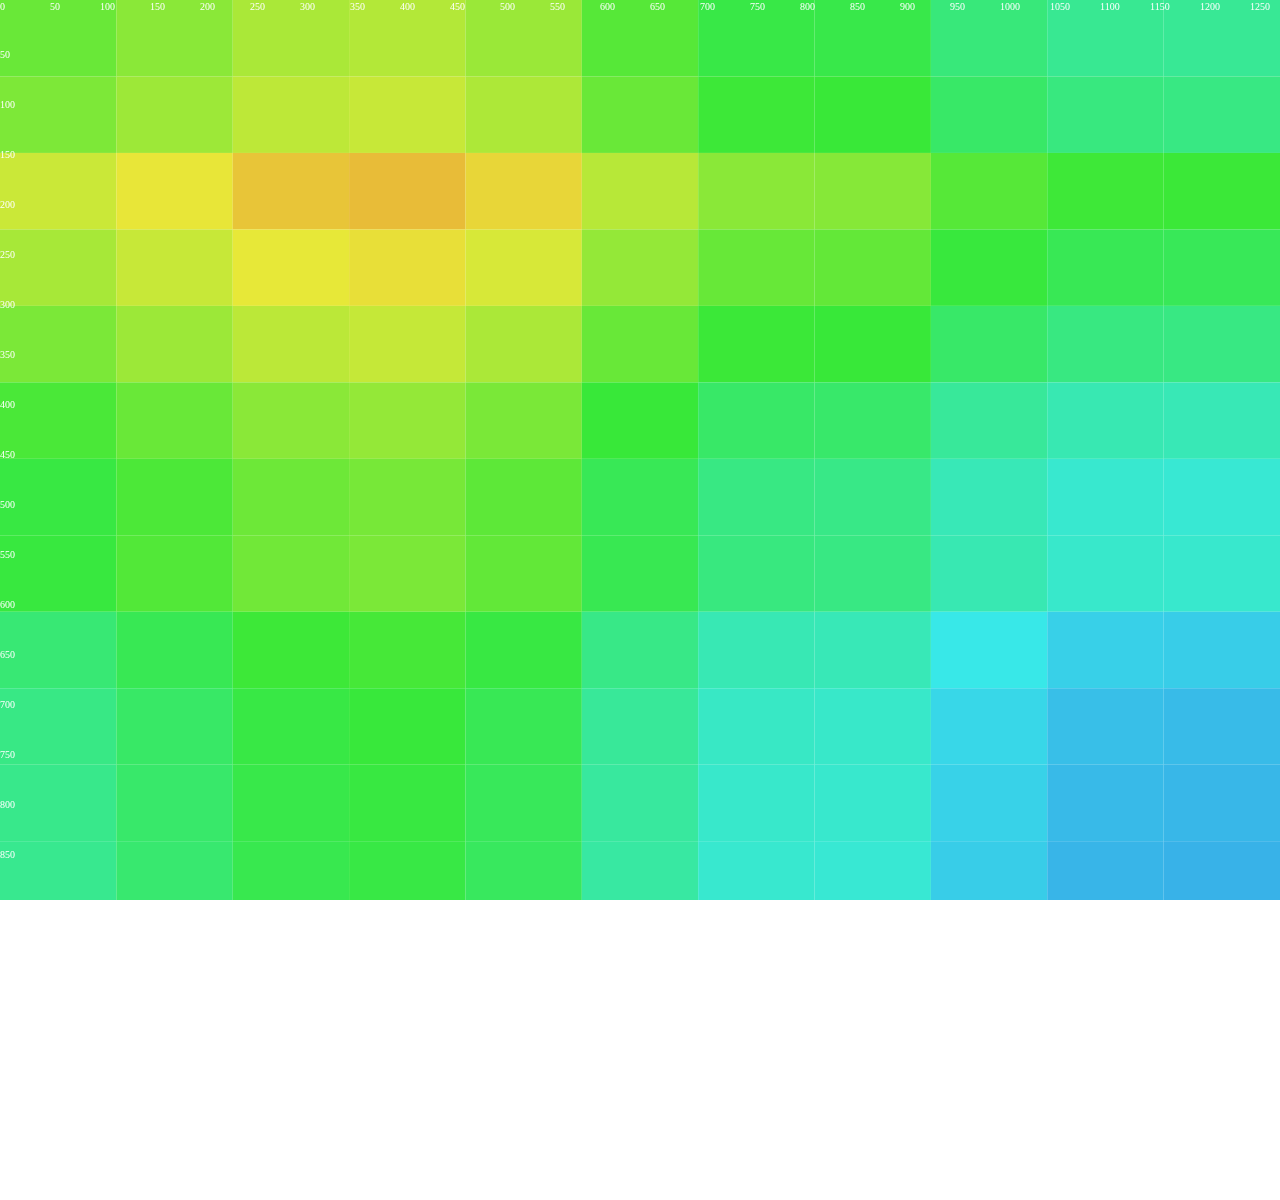
==== examples/index.html @ fdfcf71c "init" ====
<!DOCTYPE html>
<html>
<head>
    <title></title>
    <style>
        body { margin: 0;
            background:  top center;
            background-image: url(https://dl.dropboxusercontent.com/u/60349134/page.jpg);
            background-repeat: no-repeat;
            height:1200px;
        }


    </style>
</head>
<body>

</body>
<script>
javascript:(function(){

    // Get Canvas & Context
    //http://jscompress.com/
    //http://ted.mielczarek.org/code/mozilla/bookmarklet.html

    document.body.innerHTML += '<canvas id="canvas"></canvas>';
    var canvas = document.getElementById( "canvas" );
    canvas.style.zIndex = "9999";
    canvas.style.top = '0px';
    canvas.style.left = '0px';
    canvas.style.position='fixed';

    var scrollTopStorage=0;





//////
    function onTimerEventHandler()
    { if(scrollTopStorage!==document.body.scrollTop){
       // console.log(document.body.scrollTop );
        scrollTopStorage=document.body.scrollTop;
        drawGrid({
            theContext : ctx
        });
    }

    }


    var colors={}
    colors={
        minH:45,
        maxH:205,
        S:85,
        L:90
    };

    var data={
        rows:
                [ 9.9,
                    11.1,
                    15.9,
                    13.7,
                    11,
                    7.9,
                    6.1,
                    6.4,
                    3.1,
                    2,
                    1.7,
                    1.4,
                    1.1,
                    0.8,
                    0.5,
                    0.2,
                    0.3],

        columns:[
            11,
            13,
            15,
            15.6,
            14,
            9.8,
            7,
            6.8,
            3.8,
            2.3,
            2.1
        ]
    }
    var ctx = canvas.getContext( "2d" );

    var minInRows=Math.min.apply( null, data.rows );
    var minInCols=Math.min.apply( null, data.columns );


    var maxInRows=Math.max.apply( null, data.rows );
    var maxInCols=Math.max.apply( null, data.columns );

    var maxInRowsCols=maxInRows+maxInCols; //100%
    var minInRowsCols=minInRows+minInCols; //0%

    var diffRowsCols=maxInRowsCols-minInRowsCols;



    var colorDiff=colors.maxH-colors.minH;
    var perc=colorDiff/100;
    var percData=diffRowsCols/100;

    console.log('minInRows'+minInRows+'minInCols'+minInCols+'maxInRows'+maxInRows+'maxInCols'+maxInCols);
    console.log('diffRowsCols'+diffRowsCols);

// Resize Canvas
    canvas.width = window.innerWidth;
    canvas.height = window.innerHeight;


// Define drawGrid function
    function drawGrid ( options ) {



// Resize Canvas
        canvas.width = window.innerWidth;
        canvas.height = window.innerHeight;


        var ctx = options.theContext || false;
        ctx.clearRect(0, 0, canvas.width, canvas.height);

        if ( ! ctx ) return;

        var bkg = options.background || "rgba(0,0,0,0)";
        var txt = options.colorOfNum || "#FFFFFF";
        var num = options.displayNum || true;



        var W = ctx.canvas.width;

        var H = ctx.canvas.height;

        ctx.font = "10px Verdana";
        ctx.fillStyle = bkg;
        ctx.fillRect( 0, 0, W, H );
        ctx.lineWidth = 0;

        //
        var blockHeight = 50+(canvas.height/data.rows.length/2);


        var blockWidth = canvas.width/data.columns.length;

        for ( var bw =-1; bw < data.columns.length; bw += 1 ) {

            for ( var bh = 0; bh < data.rows.length; bh += 1 ) {

                var calcPageH=Math.round(scrollTopStorage/blockHeight);

                var attrOpt = data.columns[bw]+data.rows[bh+calcPageH];
                var attrBase = data.columns[bw]+data.rows[bh];
                var attr = (attrOpt+attrBase)/2;


                if(isNaN(attr))  {
                    var currentCellData=attrBase/2;
                }else{
                    var currentCellData=attr;
                }


                //get it in percents
                var currentCallPercent = (currentCellData-minInRowsCols)/percData;

                //get it in color value
                var colorAttrVal=currentCallPercent*perc

                var rgb=hsvToRgb(colors.maxH-colorAttrVal, 85, 90);

                ctx.fillStyle="rgba("+rgb[0]+","+rgb[1]+","+rgb[2]+",0.9)";
                ctx.fillRect(bw*blockWidth, bh*blockHeight,blockWidth,blockHeight);


            }
        }


        for ( var x = 0; x < W; x += 10 ) {
            ctx.beginPath();
            ctx.fillStyle = txt;
            // ctx.strokeStyle = min;
            if ( x % 50 == 0 ) {
                //ctx.strokeStyle = maj;
                num && ctx.fillText( x, x, 10 );
            }
        }

        for ( var y = 0; y < H; y += 10 ) {
            ctx.beginPath();
            ctx.fillStyle = txt;
            //ctx.strokeStyle = min;
            if ( y % 50 == 0 ) {
                // ctx.strokeStyle = maj;
                num && y && ctx.fillText( y, 0, y + 8 );
            }
        }

    }

    var myVar = setInterval(function(){ onTimerEventHandler() }, 3);


    window.addEventListener('resize', function(event){
        // do stuff here
        drawGrid({

            theContext : ctx,
            // majorColor : "#F00",
            // minorColor : "#BA4",
            // background : "#F15",
            // displayNum : false,
            // colorOfNum : "#FFF"
        });
    });


    /**
     * HSV to RGB color conversion
     *
     * H runs from 0 to 360 degrees
     * S and V run from 0 to 100
     *
     * Ported from the excellent java algorithm by Eugene Vishnevsky at:
     * http://www.cs.rit.edu/~ncs/color/t_convert.html
     */
    function hsvToRgb(h, s, v) {
        var r, g, b;
        var i;
        var f, p, q, t;

        // Make sure our arguments stay in-range
        h = Math.max(0, Math.min(360, h));
        s = Math.max(0, Math.min(100, s));
        v = Math.max(0, Math.min(100, v));

        // We accept saturation and value arguments from 0 to 100 because that's
        // how Photoshop represents those values. Internally, however, the
        // saturation and value are calculated from a range of 0 to 1. We make
        // That conversion here.
        s /= 100;
        v /= 100;

        if(s == 0) {
            // Achromatic (grey)
            r = g = b = v;
            return [Math.round(r * 255), Math.round(g * 255), Math.round(b * 255)];
        }

        h /= 60; // sector 0 to 5
        i = Math.floor(h);
        f = h - i; // factorial part of h
        p = v * (1 - s);
        q = v * (1 - s * f);
        t = v * (1 - s * (1 - f));

        switch(i) {
            case 0:
                r = v;
                g = t;
                b = p;
                break;

            case 1:
                r = q;
                g = v;
                b = p;
                break;

            case 2:
                r = p;
                g = v;
                b = t;
                break;

            case 3:
                r = p;
                g = q;
                b = v;
                break;

            case 4:
                r = t;
                g = p;
                b = v;
                break;

            default: // case 5:
                r = v;
                g = p;
                b = q;
        }

        return [Math.round(r * 255), Math.round(g * 255), Math.round(b * 255)];
    }})();

</script>
</html>
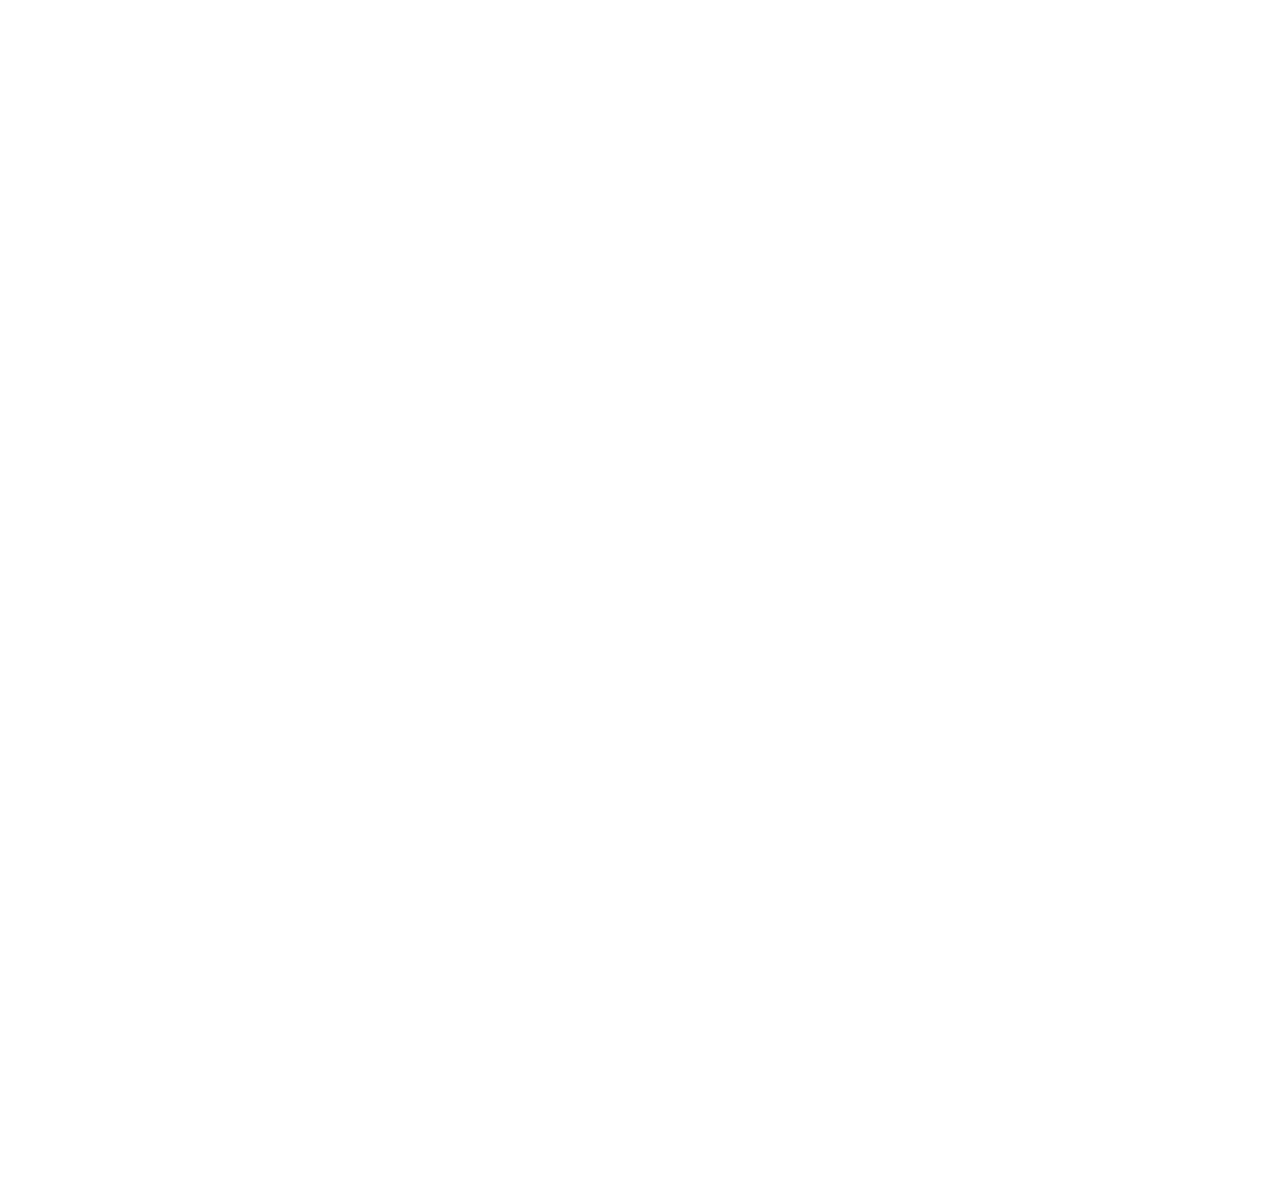
==== commit 9360a80b: "init" ====
--- a/examples/index.html
+++ b/examples/index.html
@@ -16,296 +16,6 @@
 <body>
 
 </body>
-<script>
-javascript:(function(){
+<script src="https://cdn.rawgit.com/TrackDuck/attention-map/master/am.js" language="JavaScript"></script>
 
-    // Get Canvas & Context
-    //http://jscompress.com/
-    //http://ted.mielczarek.org/code/mozilla/bookmarklet.html
-
-    document.body.innerHTML += '<canvas id="canvas"></canvas>';
-    var canvas = document.getElementById( "canvas" );
-    canvas.style.zIndex = "9999";
-    canvas.style.top = '0px';
-    canvas.style.left = '0px';
-    canvas.style.position='fixed';
-
-    var scrollTopStorage=0;
-
-
-
-
-
-//////
-    function onTimerEventHandler()
-    { if(scrollTopStorage!==document.body.scrollTop){
-       // console.log(document.body.scrollTop );
-        scrollTopStorage=document.body.scrollTop;
-        drawGrid({
-            theContext : ctx
-        });
-    }
-
-    }
-
-
-    var colors={}
-    colors={
-        minH:45,
-        maxH:205,
-        S:85,
-        L:90
-    };
-
-    var data={
-        rows:
-                [ 9.9,
-                    11.1,
-                    15.9,
-                    13.7,
-                    11,
-                    7.9,
-                    6.1,
-                    6.4,
-                    3.1,
-                    2,
-                    1.7,
-                    1.4,
-                    1.1,
-                    0.8,
-                    0.5,
-                    0.2,
-                    0.3],
-
-        columns:[
-            11,
-            13,
-            15,
-            15.6,
-            14,
-            9.8,
-            7,
-            6.8,
-            3.8,
-            2.3,
-            2.1
-        ]
-    }
-    var ctx = canvas.getContext( "2d" );
-
-    var minInRows=Math.min.apply( null, data.rows );
-    var minInCols=Math.min.apply( null, data.columns );
-
-
-    var maxInRows=Math.max.apply( null, data.rows );
-    var maxInCols=Math.max.apply( null, data.columns );
-
-    var maxInRowsCols=maxInRows+maxInCols; //100%
-    var minInRowsCols=minInRows+minInCols; //0%
-
-    var diffRowsCols=maxInRowsCols-minInRowsCols;
-
-
-
-    var colorDiff=colors.maxH-colors.minH;
-    var perc=colorDiff/100;
-    var percData=diffRowsCols/100;
-
-    console.log('minInRows'+minInRows+'minInCols'+minInCols+'maxInRows'+maxInRows+'maxInCols'+maxInCols);
-    console.log('diffRowsCols'+diffRowsCols);
-
-// Resize Canvas
-    canvas.width = window.innerWidth;
-    canvas.height = window.innerHeight;
-
-
-// Define drawGrid function
-    function drawGrid ( options ) {
-
-
-
-// Resize Canvas
-        canvas.width = window.innerWidth;
-        canvas.height = window.innerHeight;
-
-
-        var ctx = options.theContext || false;
-        ctx.clearRect(0, 0, canvas.width, canvas.height);
-
-        if ( ! ctx ) return;
-
-        var bkg = options.background || "rgba(0,0,0,0)";
-        var txt = options.colorOfNum || "#FFFFFF";
-        var num = options.displayNum || true;
-
-
-
-        var W = ctx.canvas.width;
-
-        var H = ctx.canvas.height;
-
-        ctx.font = "10px Verdana";
-        ctx.fillStyle = bkg;
-        ctx.fillRect( 0, 0, W, H );
-        ctx.lineWidth = 0;
-
-        //
-        var blockHeight = 50+(canvas.height/data.rows.length/2);
-
-
-        var blockWidth = canvas.width/data.columns.length;
-
-        for ( var bw =-1; bw < data.columns.length; bw += 1 ) {
-
-            for ( var bh = 0; bh < data.rows.length; bh += 1 ) {
-
-                var calcPageH=Math.round(scrollTopStorage/blockHeight);
-
-                var attrOpt = data.columns[bw]+data.rows[bh+calcPageH];
-                var attrBase = data.columns[bw]+data.rows[bh];
-                var attr = (attrOpt+attrBase)/2;
-
-
-                if(isNaN(attr))  {
-                    var currentCellData=attrBase/2;
-                }else{
-                    var currentCellData=attr;
-                }
-
-
-                //get it in percents
-                var currentCallPercent = (currentCellData-minInRowsCols)/percData;
-
-                //get it in color value
-                var colorAttrVal=currentCallPercent*perc
-
-                var rgb=hsvToRgb(colors.maxH-colorAttrVal, 85, 90);
-
-                ctx.fillStyle="rgba("+rgb[0]+","+rgb[1]+","+rgb[2]+",0.9)";
-                ctx.fillRect(bw*blockWidth, bh*blockHeight,blockWidth,blockHeight);
-
-
-            }
-        }
-
-
-        for ( var x = 0; x < W; x += 10 ) {
-            ctx.beginPath();
-            ctx.fillStyle = txt;
-            // ctx.strokeStyle = min;
-            if ( x % 50 == 0 ) {
-                //ctx.strokeStyle = maj;
-                num && ctx.fillText( x, x, 10 );
-            }
-        }
-
-        for ( var y = 0; y < H; y += 10 ) {
-            ctx.beginPath();
-            ctx.fillStyle = txt;
-            //ctx.strokeStyle = min;
-            if ( y % 50 == 0 ) {
-                // ctx.strokeStyle = maj;
-                num && y && ctx.fillText( y, 0, y + 8 );
-            }
-        }
-
-    }
-
-    var myVar = setInterval(function(){ onTimerEventHandler() }, 3);
-
-
-    window.addEventListener('resize', function(event){
-        // do stuff here
-        drawGrid({
-
-            theContext : ctx,
-            // majorColor : "#F00",
-            // minorColor : "#BA4",
-            // background : "#F15",
-            // displayNum : false,
-            // colorOfNum : "#FFF"
-        });
-    });
-
-
-    /**
-     * HSV to RGB color conversion
-     *
-     * H runs from 0 to 360 degrees
-     * S and V run from 0 to 100
-     *
-     * Ported from the excellent java algorithm by Eugene Vishnevsky at:
-     * http://www.cs.rit.edu/~ncs/color/t_convert.html
-     */
-    function hsvToRgb(h, s, v) {
-        var r, g, b;
-        var i;
-        var f, p, q, t;
-
-        // Make sure our arguments stay in-range
-        h = Math.max(0, Math.min(360, h));
-        s = Math.max(0, Math.min(100, s));
-        v = Math.max(0, Math.min(100, v));
-
-        // We accept saturation and value arguments from 0 to 100 because that's
-        // how Photoshop represents those values. Internally, however, the
-        // saturation and value are calculated from a range of 0 to 1. We make
-        // That conversion here.
-        s /= 100;
-        v /= 100;
-
-        if(s == 0) {
-            // Achromatic (grey)
-            r = g = b = v;
-            return [Math.round(r * 255), Math.round(g * 255), Math.round(b * 255)];
-        }
-
-        h /= 60; // sector 0 to 5
-        i = Math.floor(h);
-        f = h - i; // factorial part of h
-        p = v * (1 - s);
-        q = v * (1 - s * f);
-        t = v * (1 - s * (1 - f));
-
-        switch(i) {
-            case 0:
-                r = v;
-                g = t;
-                b = p;
-                break;
-
-            case 1:
-                r = q;
-                g = v;
-                b = p;
-                break;
-
-            case 2:
-                r = p;
-                g = v;
-                b = t;
-                break;
-
-            case 3:
-                r = p;
-                g = q;
-                b = v;
-                break;
-
-            case 4:
-                r = t;
-                g = p;
-                b = v;
-                break;
-
-            default: // case 5:
-                r = v;
-                g = p;
-                b = q;
-        }
-
-        return [Math.round(r * 255), Math.round(g * 255), Math.round(b * 255)];
-    }})();
-
-</script>
 </html>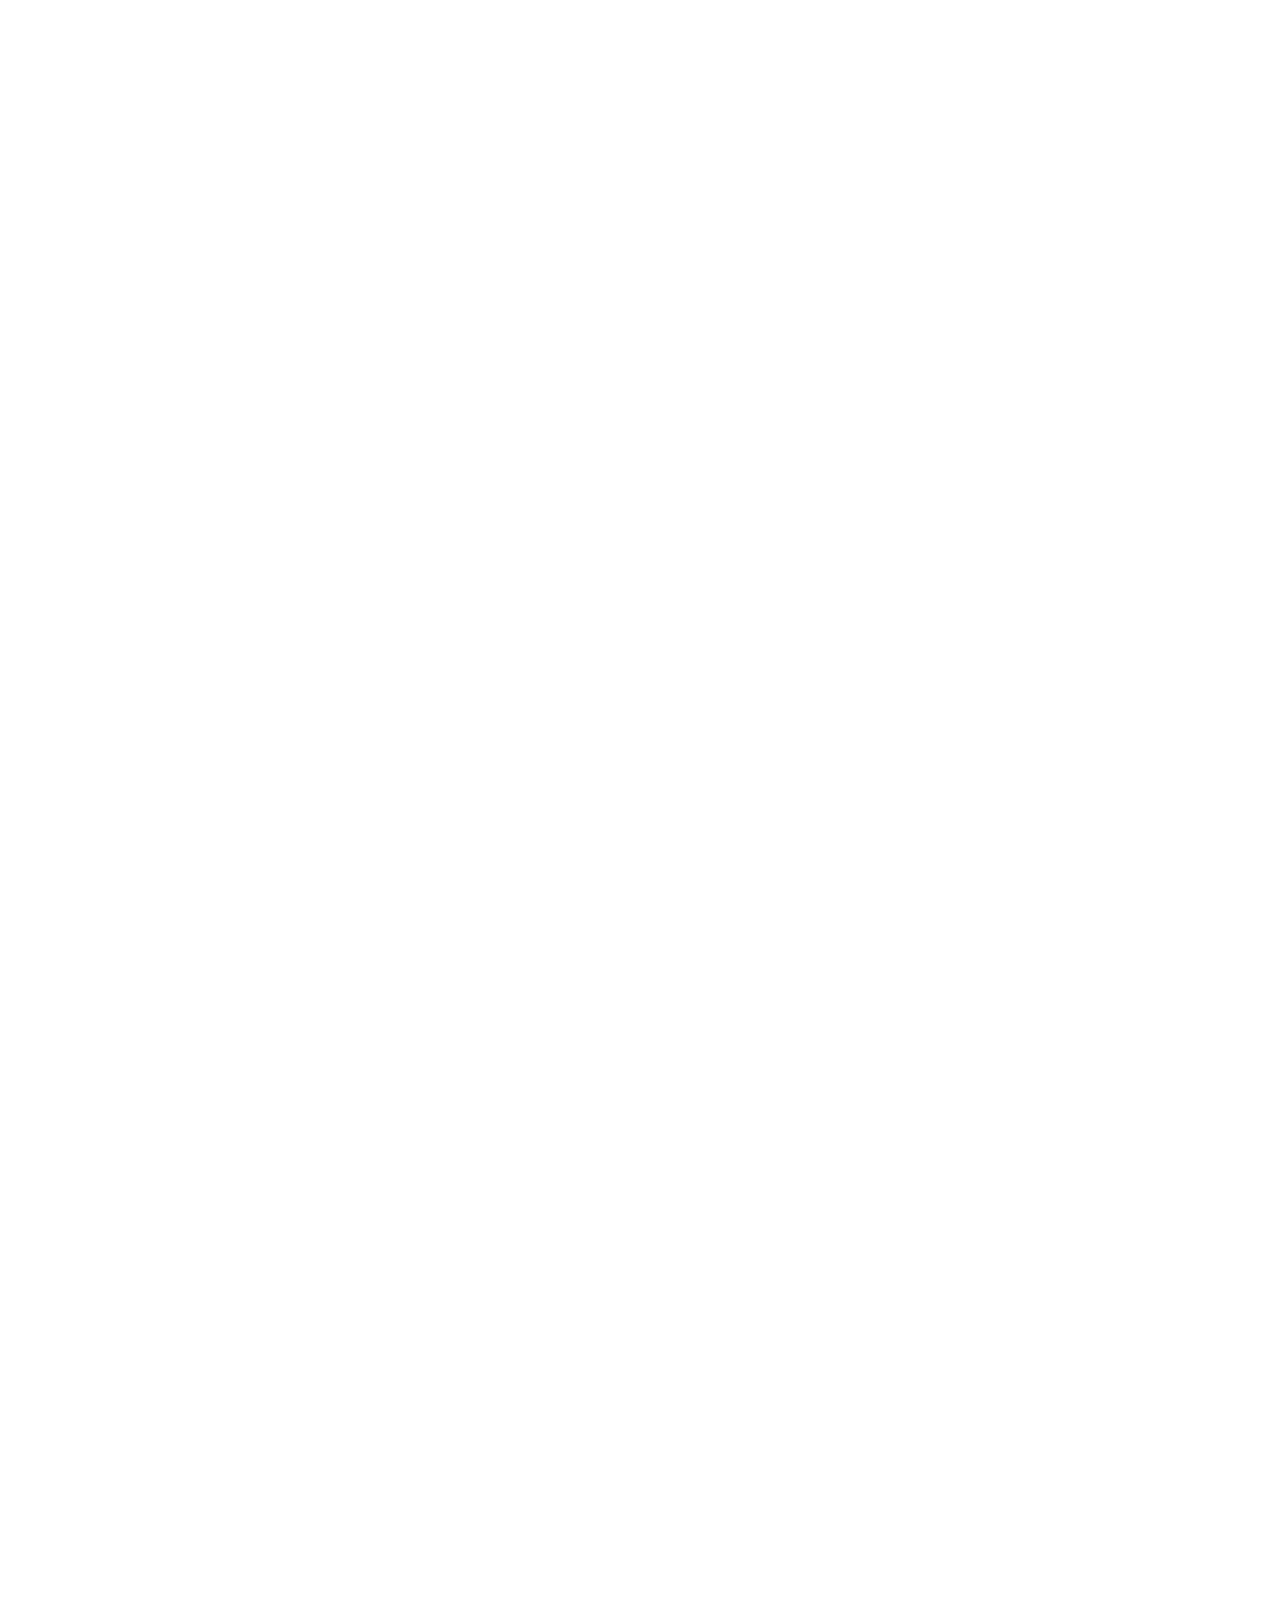
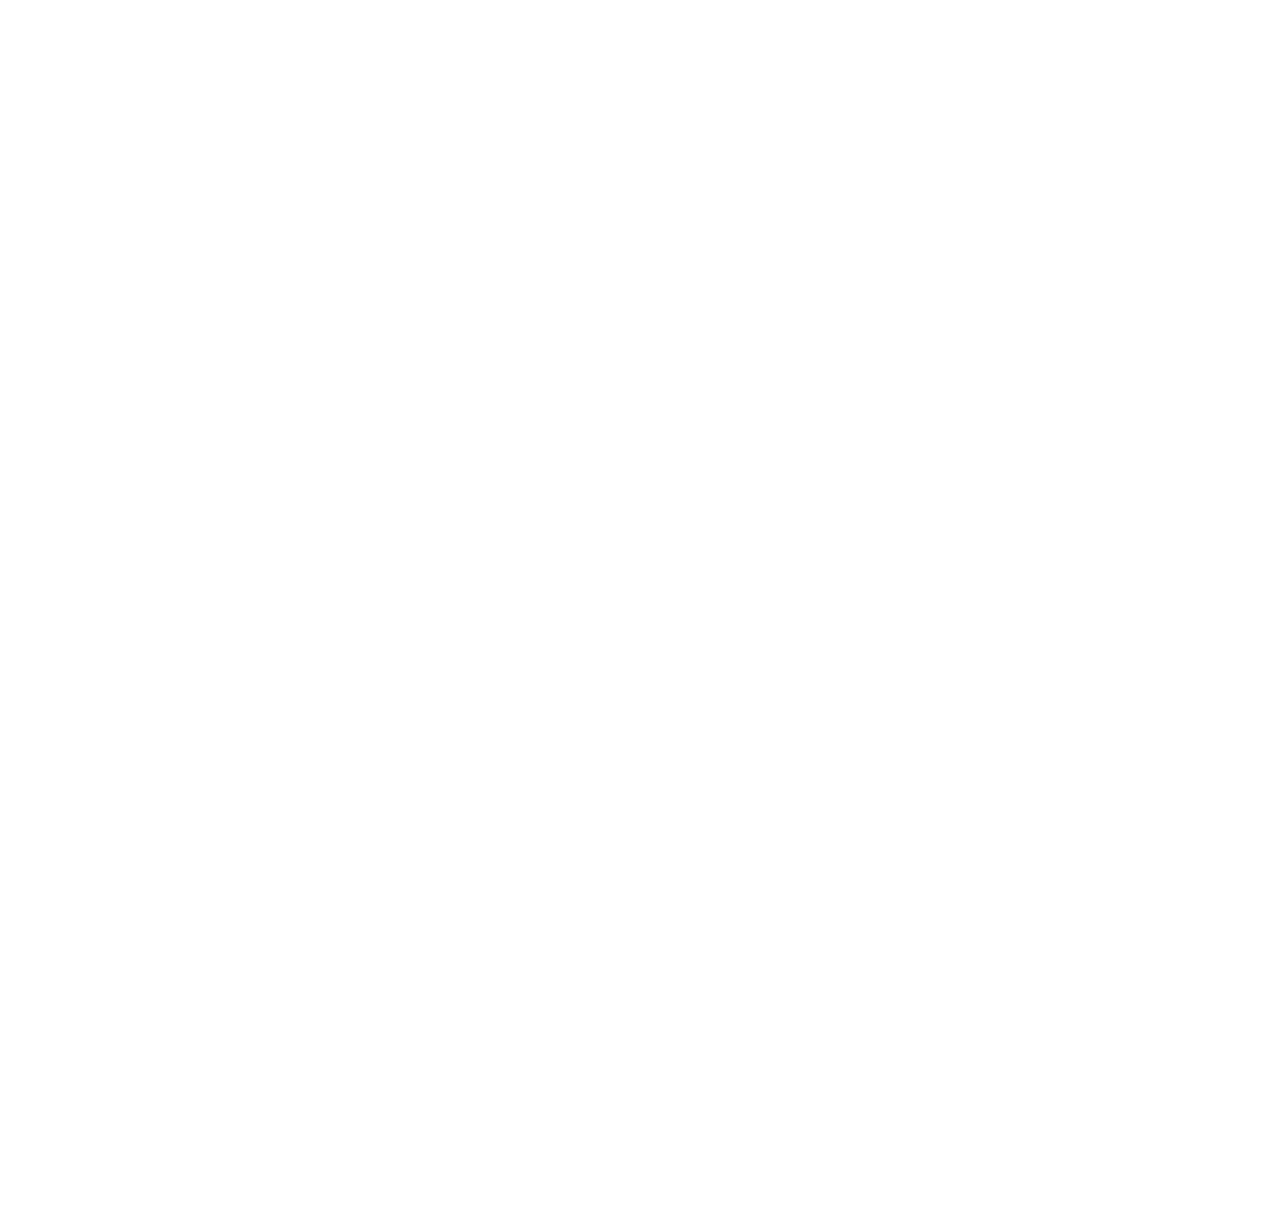
==== commit 20d43710: "init" ====
--- a/examples/index.html
+++ b/examples/index.html
@@ -7,7 +7,7 @@
             background:  top center;
             background-image: url(https://dl.dropboxusercontent.com/u/60349134/page.jpg);
             background-repeat: no-repeat;
-            height:1200px;
+            height:2832px;
         }
 
 
@@ -16,6 +16,6 @@
 <body>
 
 </body>
-<script src="https://cdn.rawgit.com/TrackDuck/attention-map/master/am.js" language="JavaScript"></script>
+<script src="https://rawgit.com/TrackDuck/attention-map/master/am.js" language="JavaScript"></script>
 
 </html>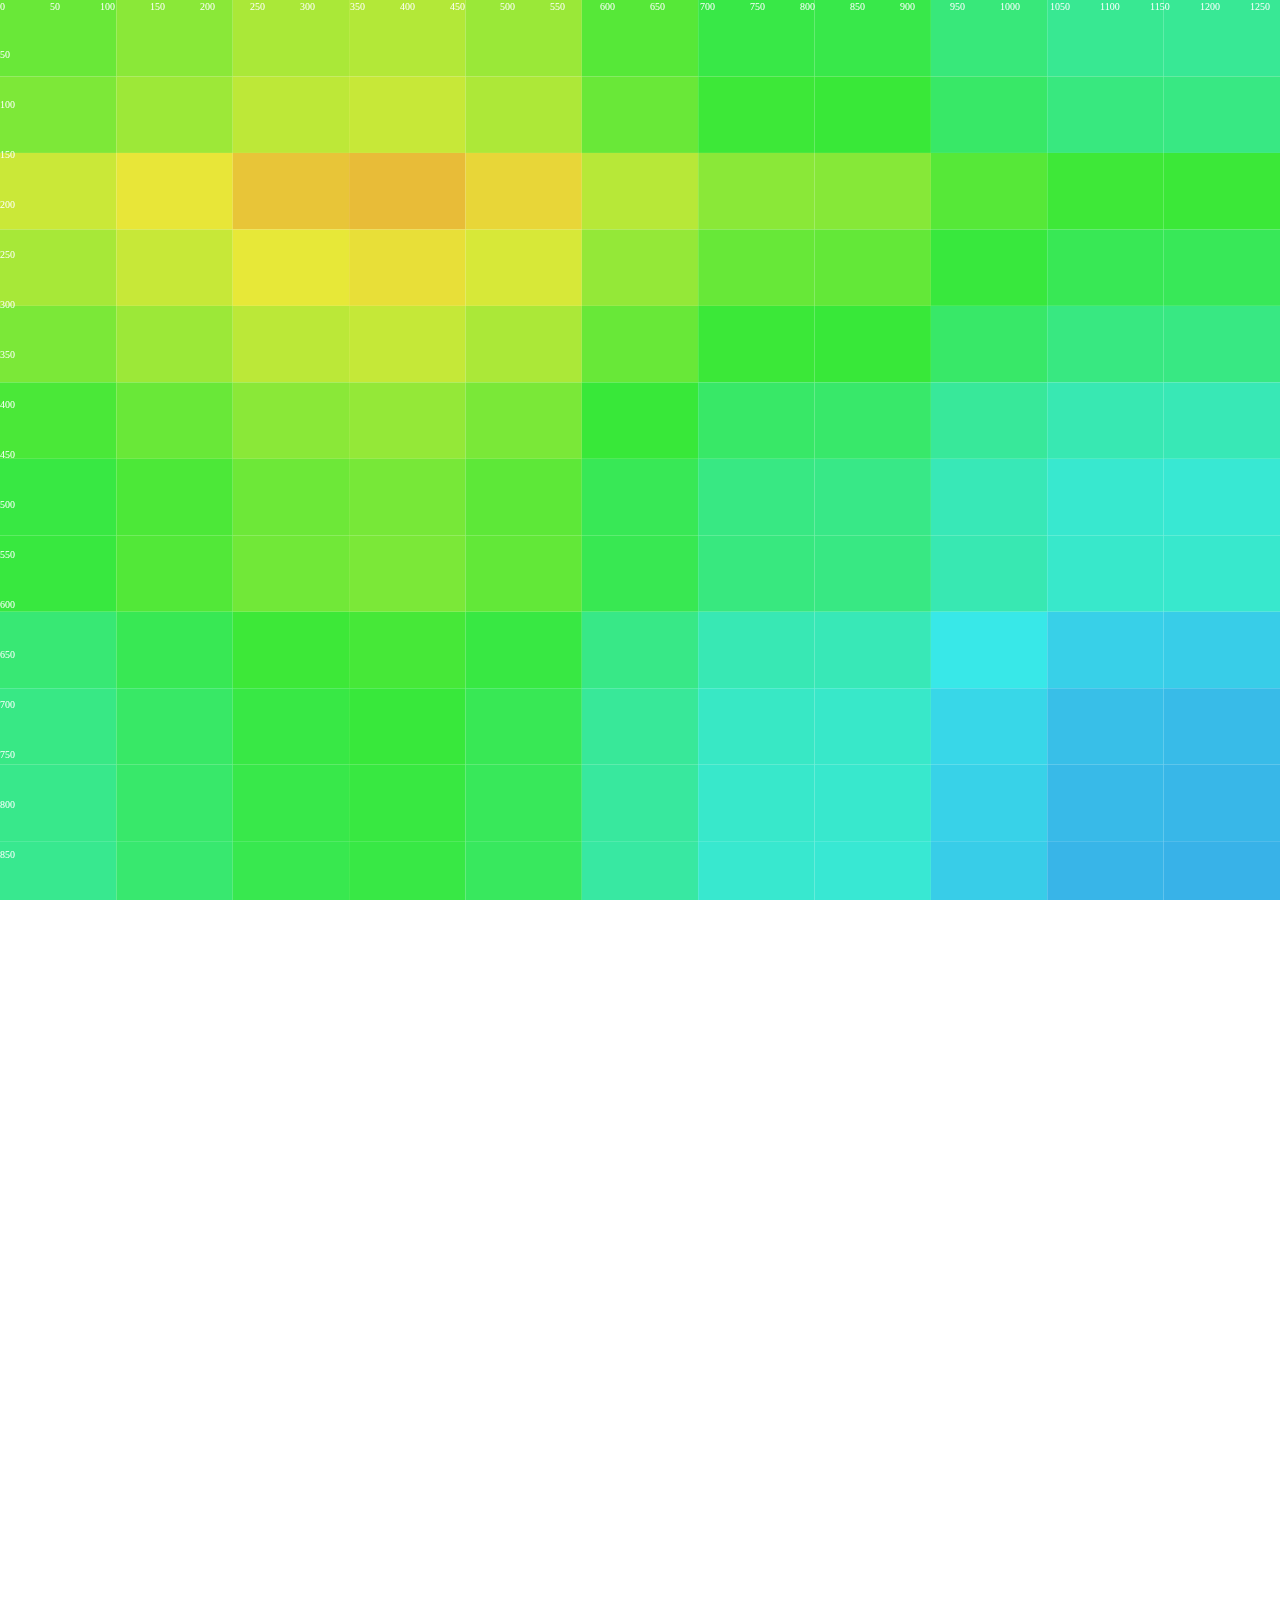
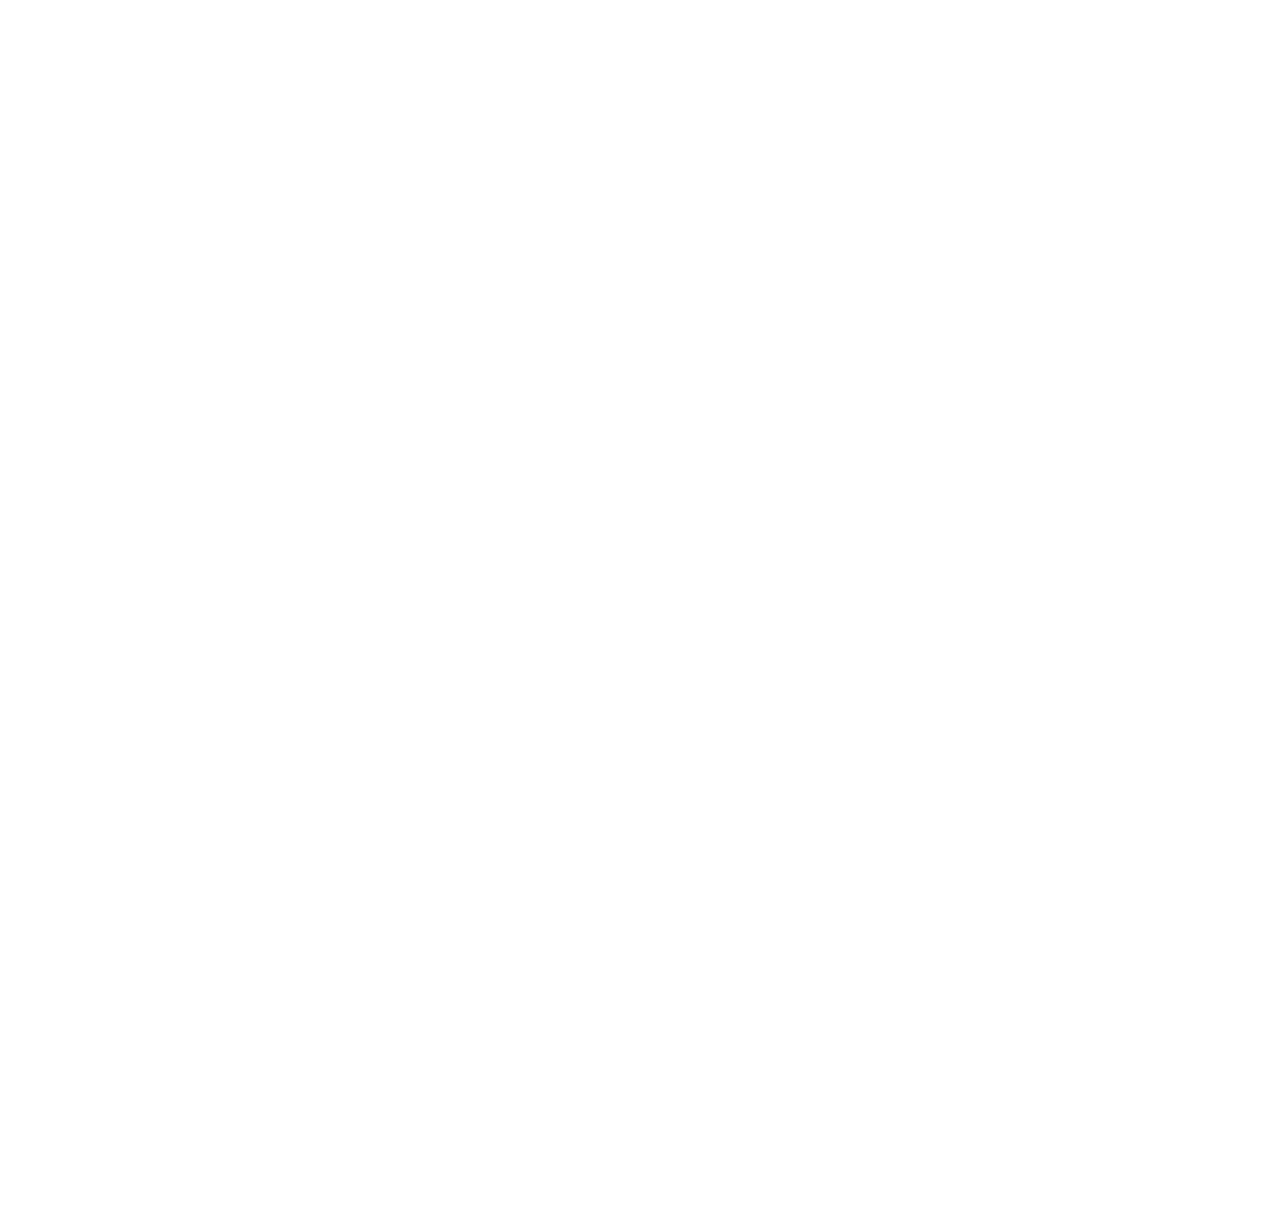
==== commit 101ce81e: "init" ====
--- a/examples/index.html
+++ b/examples/index.html
@@ -16,6 +16,7 @@
 <body>
 
 </body>
-<script src="https://rawgit.com/TrackDuck/attention-map/master/am.js" language="JavaScript"></script>
+<!--<script src="https://rawgit.com/TrackDuck/attention-map/master/am.js" language="JavaScript"></script>-->
+<script src="sm.js" language="JavaScript"></script>
 
 </html>